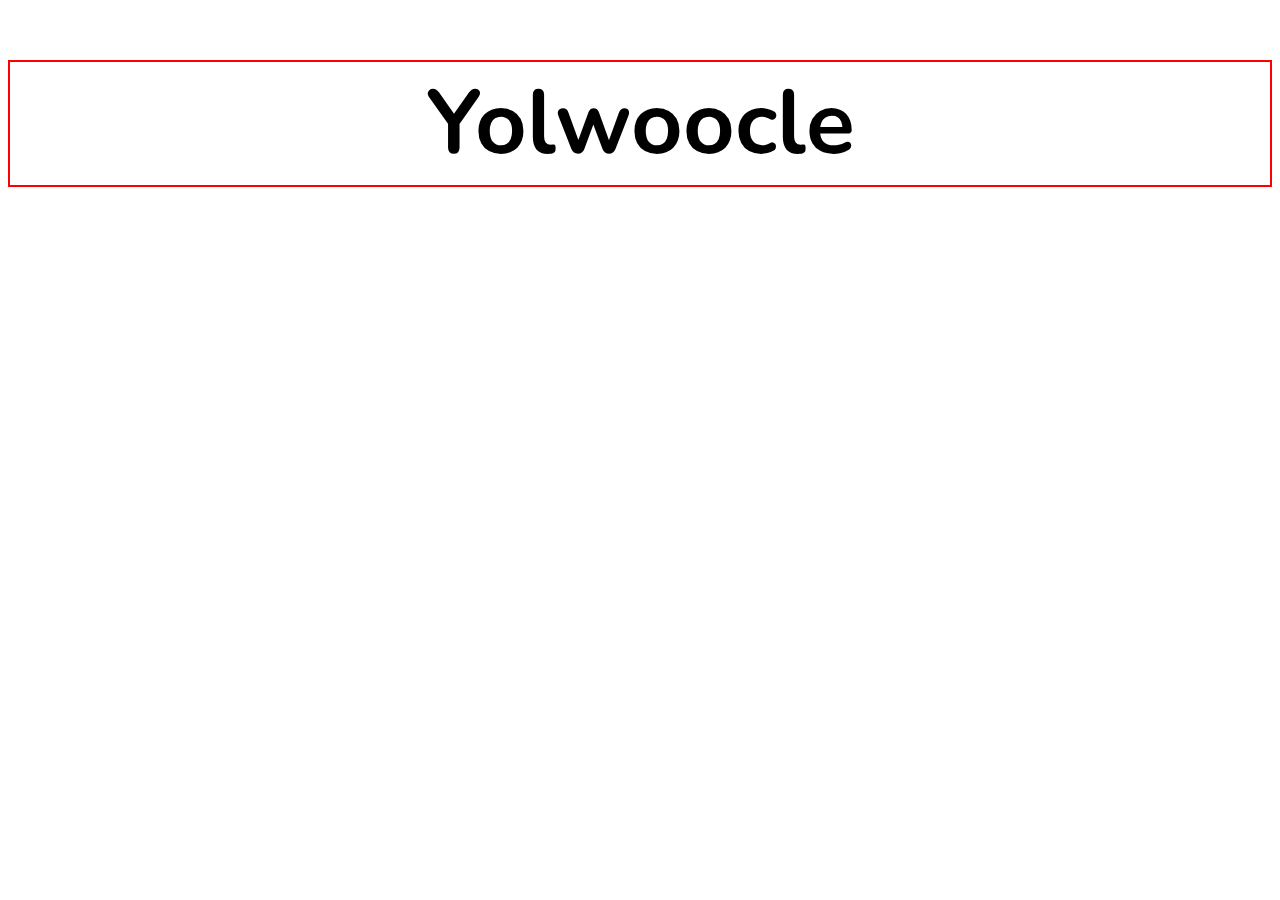
==== index.html @ 9ddf5a66 "first commit" ====
<!DOCTYPE html>

<head>
    <title>Yolwoocle</title>

    <link rel="preconnect" href="https://fonts.googleapis.com">
    <link rel="preconnect" href="https://fonts.gstatic.com" crossorigin>
    <link href="https://fonts.googleapis.com/css2?family=Nunito:wght@800&display=swap" rel="stylesheet">

    <style>
        body{ 
            font-family: 'Nunito', sans-serif;
        }

        h1{
            text-align: center;
            border: 2px solid red;
        }

        .page{
            width: 100%;
            height: 100%;
            border: 2px red;
        }
        .titleContainer{
            width: 100%;
            height: 90px;
        }
        .title{
            font-size: 90px;
        }
    </style>
</head>

<body>
    <div class="page">
        <div class="titleContainer">
            <h1 class="title">Yolwoocle</h1>
        </div>
    </div>
</body>
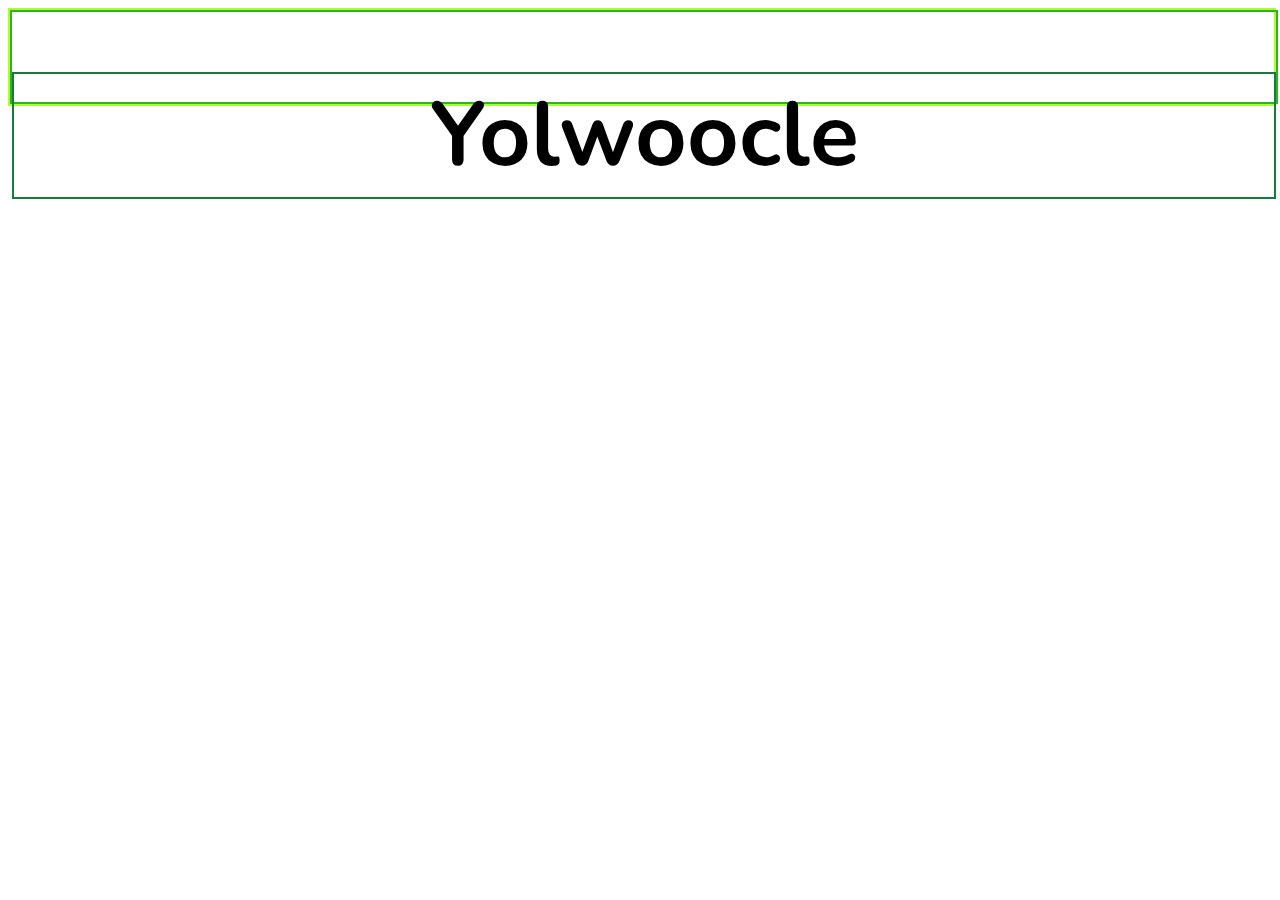
==== commit d98cefb2: "Morea attempts at centering Yolwoocle" ====
--- a/index.html
+++ b/index.html
@@ -14,20 +14,22 @@
 
         h1{
             text-align: center;
-            border: 2px solid red;
+            /* border: 2px solid red; */
         }
 
         .page{
             width: 100%;
             height: 100%;
-            border: 2px red;
+            border: 2px solid greenyellow;
         }
         .titleContainer{
             width: 100%;
             height: 90px;
+            border: 2px solid rgb(45, 180, 33);
         }
         .title{
             font-size: 90px;
+            border: 2px solid rgb(23, 123, 60);
         }
     </style>
 </head>
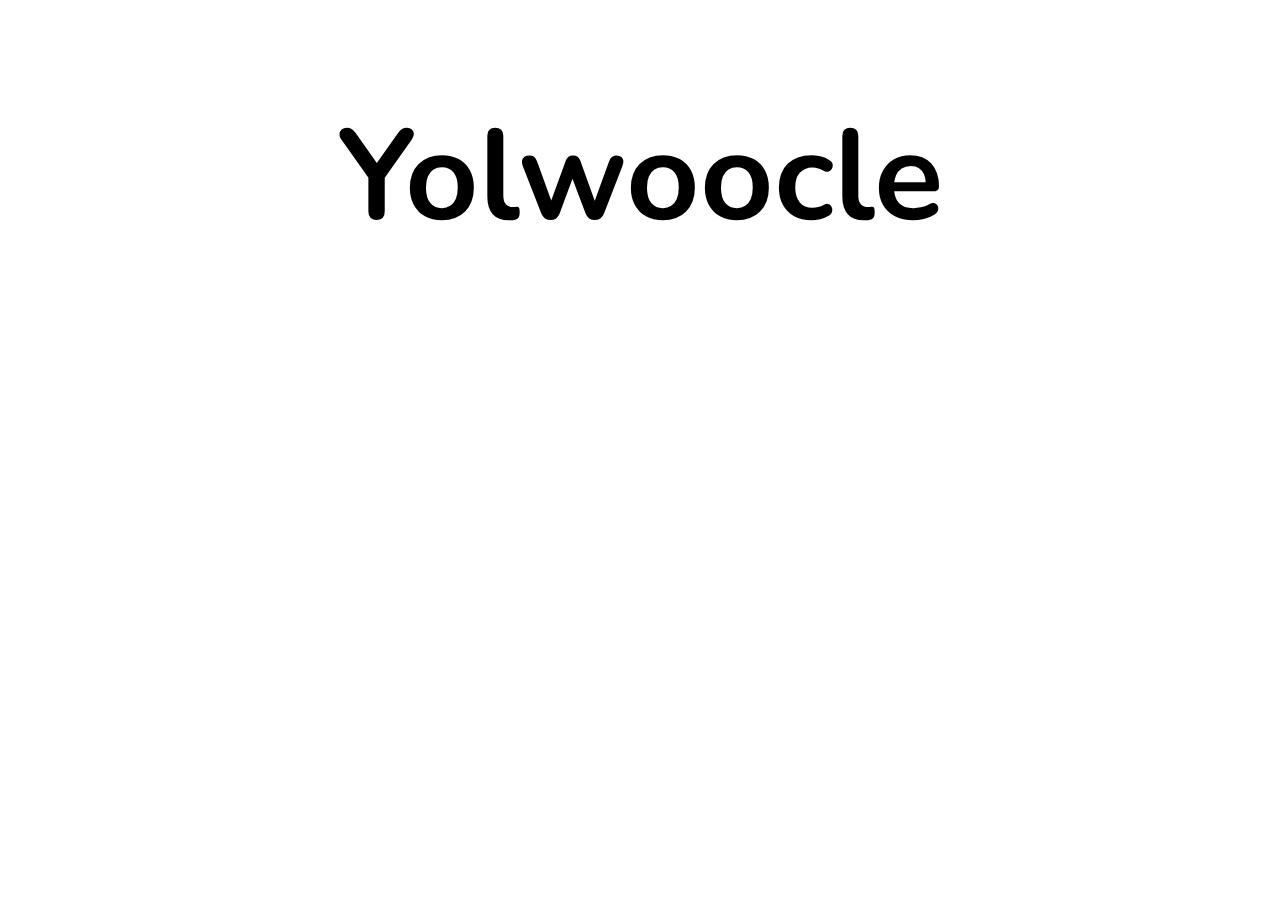
==== commit d037919b: "Yolwoocle title" ====
--- a/index.html
+++ b/index.html
@@ -10,6 +10,8 @@
     <style>
         body{ 
             font-family: 'Nunito', sans-serif;
+            padding: 0px;
+            margin: 0px;
         }
 
         h1{
@@ -17,19 +19,17 @@
             /* border: 2px solid red; */
         }
 
-        .page{
-            width: 100%;
-            height: 100%;
-            border: 2px solid greenyellow;
-        }
         .titleContainer{
-            width: 100%;
-            height: 90px;
-            border: 2px solid rgb(45, 180, 33);
+            align-content: center;
+            margin: 0px;
+            margin-top: 10vh;
+            /* border: 2px solid rgb(24, 255, 3); */
         }
         .title{
-            font-size: 90px;
-            border: 2px solid rgb(23, 123, 60);
+            font-size: 10vw;
+            margin-top: 0px;
+            margin-bottom: 0px;
+            /* border: 2px solid rgb(23, 123, 60); */
         }
     </style>
 </head>
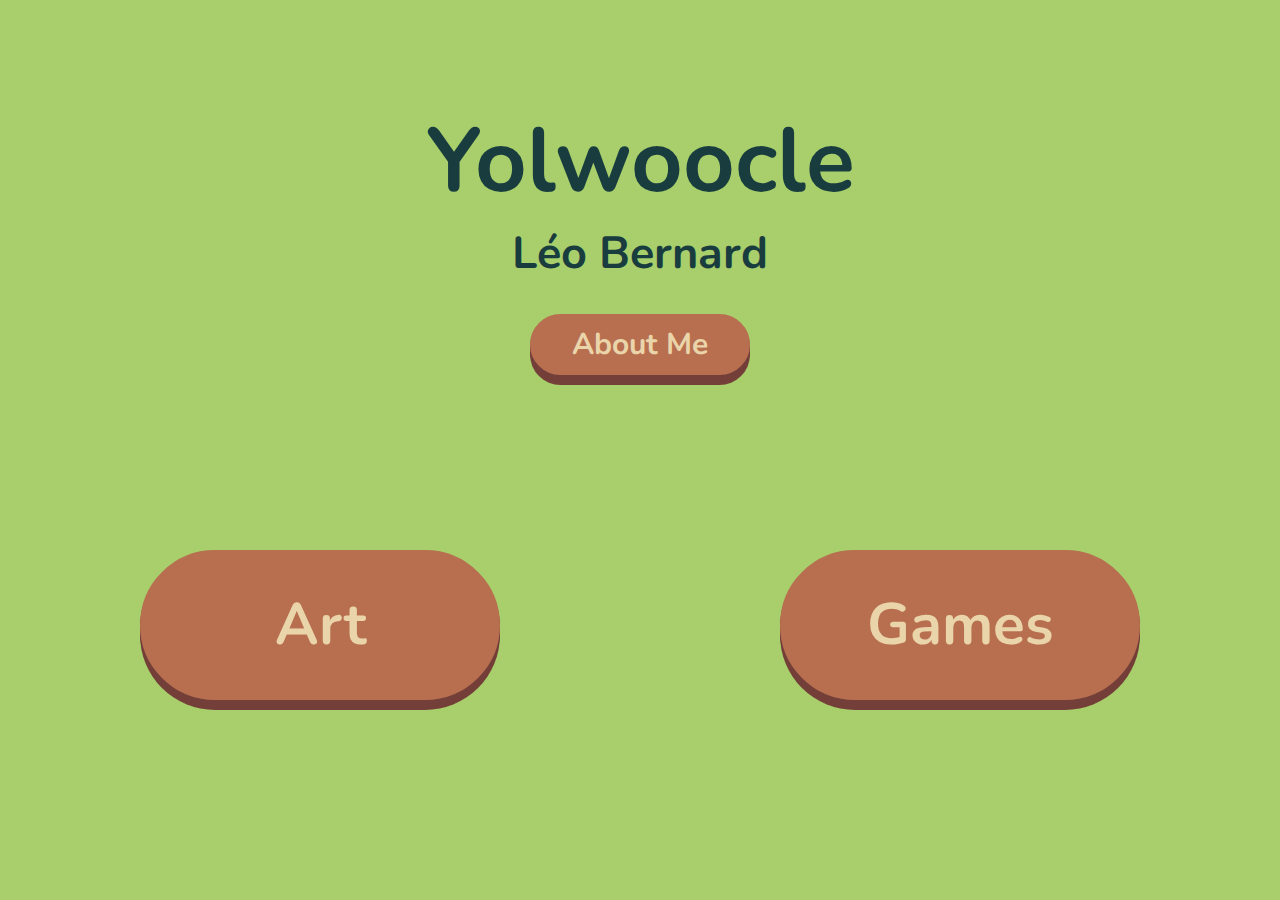
==== commit c0c422ef: "Fancy buttons" ====
--- a/index.html
+++ b/index.html
@@ -12,6 +12,8 @@
             font-family: 'Nunito', sans-serif;
             padding: 0px;
             margin: 0px;
+            background-color: #A8CF6B;
+            color: #193d3f
         }
 
         h1{
@@ -19,25 +21,122 @@
             /* border: 2px solid red; */
         }
 
+        a{
+            text-decoration: none;
+        }
+
+        .mainContent {
+            width: 100%;
+            height: 100vh;
+            /* border: 2px solid red; */
+
+            display: flex;
+            flex-direction: column;
+            justify-content: space-between;
+        }
+
         .titleContainer{
-            align-content: center;
+            display: flex;
+            flex-direction: column;
+
+            align-items: center;
+
             margin: 0px;
-            margin-top: 10vh;
+            margin-top: 100px;
             /* border: 2px solid rgb(24, 255, 3); */
         }
         .title{
-            font-size: 10vw;
+            font-size: 90px;
             margin-top: 0px;
             margin-bottom: 0px;
             /* border: 2px solid rgb(23, 123, 60); */
+        }
+        .subtitle{
+            font-size: 45px;
+            margin-top: 0px;
+            margin-bottom: 0px;
+            /* border: 2px solid rgb(23, 123, 60); */
+        }
+        .aboutMe{
+            font-size: 30px;
+            text-align: center;
+            width: 200px;
+            padding: 5px;
+            
+            border-width: 5px;
+            border-radius: 40px;
+        }
+
+        .button {
+            background-color: #b86f50;
+            border-style: solid;
+            border-color: #b86f50;
+            
+            color: #ead4aa;
+            
+            text-align: center;
+            justify-content: center;
+  	        align-items: center;
+            
+            position: relative;
+            top: 0;
+            box-shadow: 
+                0px 2px 0px #743f39,
+                0px 5px 0px #743f39,
+                0px 7px 0px #743f39,
+                0px 10px 0px #743f39;
+            transition: 
+                top ease 0.2s,
+                box-shadow ease 0.2s;
+        }
+        .button:hover {
+            position: relative; 
+            top: -10px;
+            box-shadow: 
+                0px 5px 0px #743f39,
+                0px 10px 0px #743f39,
+                0px 15px 0px #743f39,
+                0px 20px 0px #743f39;
+        }
+
+        .categoriesContainer{
+            display: flex;
+            align-items: center;
+            justify-content: space-around;
+            
+            margin-bottom: 200px;
+            
+            /* border: 2px solid rgb(16, 123, 78) */
+        }
+        .category {
+            display: flex;
+
+            width: 300px;
+            height: 90px;
+            font-size: 50px;
+            padding: 20px;
+
+            border-width: 10px;
+            border-radius: 100px;
         }
     </style>
 </head>
 
 <body>
-    <div class="page">
+    <div class="mainContent">
         <div class="titleContainer">
             <h1 class="title">Yolwoocle</h1>
+            <h2 class="subtitle">Léo Bernard</h2>
+            <h3 class="button aboutMe">About Me</h3>
+        </div>
+        <div class="categoriesContainer">
+            <a class="category button" href="games.art">
+                <h3>Art</h3>
+            </a>
+            <a class="category button" href="games.html">
+                <h3>Games</h3>
+            </a>
+            <!-- <h3>INCROYABLE</h3> -->
         </div>
     </div>
 </body>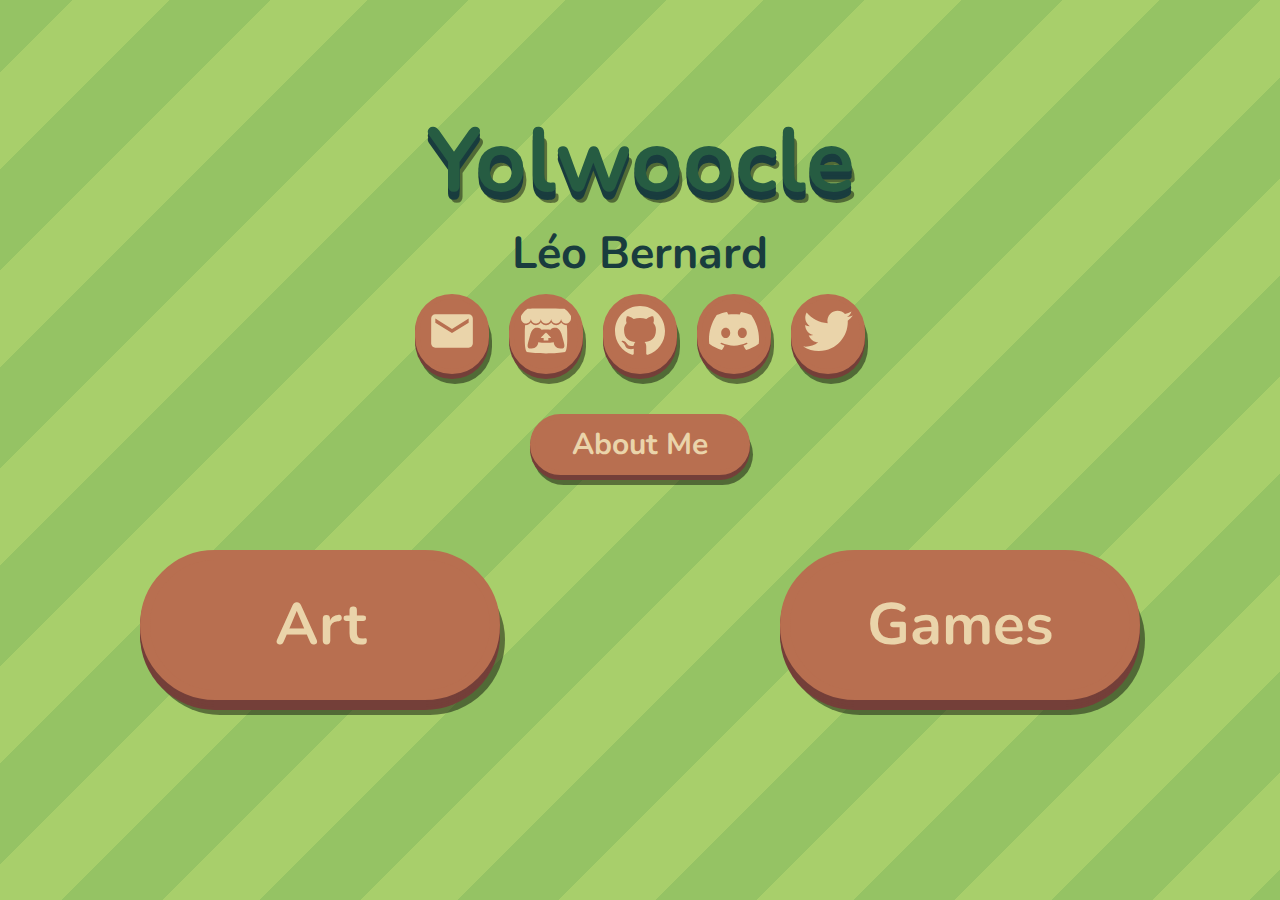
==== commit e4a473e7: "Nice and clean shadows" ====
--- a/index.html
+++ b/index.html
@@ -7,119 +7,7 @@
     <link rel="preconnect" href="https://fonts.gstatic.com" crossorigin>
     <link href="https://fonts.googleapis.com/css2?family=Nunito:wght@800&display=swap" rel="stylesheet">
 
-    <style>
-        body{ 
-            font-family: 'Nunito', sans-serif;
-            padding: 0px;
-            margin: 0px;
-            background-color: #A8CF6B;
-            color: #193d3f
-        }
-
-        h1{
-            text-align: center;
-            /* border: 2px solid red; */
-        }
-
-        a{
-            text-decoration: none;
-        }
-
-        .mainContent {
-            width: 100%;
-            height: 100vh;
-            /* border: 2px solid red; */
-
-            display: flex;
-            flex-direction: column;
-            justify-content: space-between;
-        }
-
-        .titleContainer{
-            display: flex;
-            flex-direction: column;
-
-            align-items: center;
-
-            margin: 0px;
-            margin-top: 100px;
-            /* border: 2px solid rgb(24, 255, 3); */
-        }
-        .title{
-            font-size: 90px;
-            margin-top: 0px;
-            margin-bottom: 0px;
-            /* border: 2px solid rgb(23, 123, 60); */
-        }
-        .subtitle{
-            font-size: 45px;
-            margin-top: 0px;
-            margin-bottom: 0px;
-            /* border: 2px solid rgb(23, 123, 60); */
-        }
-        .aboutMe{
-            font-size: 30px;
-            text-align: center;
-            width: 200px;
-            padding: 5px;
-            
-            border-width: 5px;
-            border-radius: 40px;
-        }
-
-        .button {
-            background-color: #b86f50;
-            border-style: solid;
-            border-color: #b86f50;
-            
-            color: #ead4aa;
-            
-            text-align: center;
-            justify-content: center;
-  	        align-items: center;
-            
-            position: relative;
-            top: 0;
-            box-shadow: 
-                0px 2px 0px #743f39,
-                0px 5px 0px #743f39,
-                0px 7px 0px #743f39,
-                0px 10px 0px #743f39;
-            transition: 
-                top ease 0.2s,
-                box-shadow ease 0.2s;
-        }
-        .button:hover {
-            position: relative; 
-            top: -10px;
-            box-shadow: 
-                0px 5px 0px #743f39,
-                0px 10px 0px #743f39,
-                0px 15px 0px #743f39,
-                0px 20px 0px #743f39;
-        }
-
-        .categoriesContainer{
-            display: flex;
-            align-items: center;
-            justify-content: space-around;
-            
-            margin-bottom: 200px;
-            
-            /* border: 2px solid rgb(16, 123, 78) */
-        }
-        .category {
-            display: flex;
-
-            width: 300px;
-            height: 90px;
-            font-size: 50px;
-            padding: 20px;
-
-            border-width: 10px;
-            border-radius: 100px;
-        }
-    </style>
+    <link rel="stylesheet" href="./css/index.css">
 </head>
 
 <body>
@@ -127,13 +15,32 @@
         <div class="titleContainer">
             <h1 class="title">Yolwoocle</h1>
             <h2 class="subtitle">Léo Bernard</h2>
-            <h3 class="button aboutMe">About Me</h3>
+            
+            <div class="socials">
+                <a class="buttonThin socialLink" href="mailto:leo.bernard2015@hotmail.com">
+                    <img src="img/logo/beige/email-beige.svg" class="socialImage">
+                </a>
+                <a class="buttonThin socialLink" href="https://yolwoocle.itch.io/">
+                    <img src="img/logo/beige/itchio-beige.svg" class="socialImage">
+                </a>
+                <a class="buttonThin socialLink" href="https://github.com/yolwoocle">
+                    <img src="img/logo/beige/github-beige.svg" class="socialImage">
+                </a>
+                <a class="buttonThin socialLink" href="LOL">
+                    <img src="img/logo/beige/discord-beige.svg" class="socialImage">
+                </a>
+                <a class="buttonThin socialLink" href="https://twitter.com/yolwoocle_">
+                    <img src="img/logo/beige/twitter-beige.svg" class="socialImage">
+                </a>
+            </div>
+            <h3 class="buttonThin aboutMe">About Me</h3>
         </div>
+
         <div class="categoriesContainer">
-            <a class="category button" href="games.art">
+            <a class="buttonBig category" href="art.html">
                 <h3>Art</h3>
             </a>
-            <a class="category button" href="games.html">
+            <a class="buttonBig category" href="games.html">
                 <h3>Games</h3>
             </a>
             <!-- <h3>INCROYABLE</h3> -->
--- a/css/index.css
+++ b/css/index.css
@@ -0,0 +1,185 @@
+body{ 
+    font-family: 'Nunito', sans-serif;
+    padding: 0px;
+    margin: 0px;
+    color: #265c42;
+    
+    /* background-color: #A8CF6B; */
+    background-image: url("../img/stripes.png");
+    background-position: center;
+    background-repeat: repeat;
+    /* background-size: cover; */
+    /* SEE: https://css-tricks.com/books/fundamental-css-tactics/infinite-scrolling-background-image/ */
+    /* https://blog.logrocket.com/creating-infinite-css-background-image-loop/ */
+    /* SCROLLING BG */
+}
+
+h1{
+    text-align: center;
+    text-shadow: 
+        0px 4px 0px #193c3e,
+        0px 8px 0px #193c3e,
+        3px 11px 0px #00000074;
+        /* border: 2px solid red; */
+    }
+    
+h2{
+    text-align: center;
+    color: #193c3e;
+    /* text-shadow: 
+        0px 3px 0px #193c3e; */
+    /* border: 2px solid red; */
+}
+
+a{
+    text-decoration: none;
+}
+
+.mainContent {
+    width: 100%;
+    height: 100vh;
+    /* border: 2px solid red; */
+
+    display: flex;
+    flex-direction: column;
+    justify-content: space-between;
+}
+
+.titleContainer{
+    display: flex;
+    flex-direction: column;
+
+    align-items: center;
+
+    margin: 0px;
+    margin-top: 100px;
+    /* border: 2px solid rgb(24, 255, 3); */
+}
+.title{
+    font-size: 90px;
+    margin-top: 0px;
+    margin-bottom: 0px;
+}
+.subtitle{
+    font-size: 45px;
+    margin-top: 0px;
+    margin-bottom: 0px;
+    /* border: 2px solid rgb(23, 123, 60); */
+}
+.aboutMe{
+    font-size: 30px;
+    text-align: center;
+    width: 200px;
+    padding: 5px;
+}
+
+.socials {
+    display: flex;
+    align-items: center;
+    justify-content: space-around;
+}
+.socialLink {
+    margin: 10px;   
+    border-radius: 50%;
+}
+.socialImage {
+    height: 50px;
+    width: 50px;
+    margin: 7px;
+    fill: #ead4aa;
+}
+
+.buttonBig {
+    background-color: #b86f50;
+    border-style: solid;
+    border-color: #b86f50;
+    border-width: 10px;
+    border-radius: 100px;
+    
+    color: #ead4aa;
+    
+    text-align: center;
+    justify-content: center;
+      align-items: center;
+    
+    position: relative;
+    top: 0;
+    box-shadow: 
+        0px 2px 0px #743f39,
+        0px 5px 0px #743f39,
+        0px 7px 0px #743f39,
+        0px 10px 0px #743f39,
+        5px 15px 0px #00000074;
+    transition: 
+        top ease 0.2s,
+        box-shadow ease 0.2s;
+}
+.buttonBig:hover {
+    position: relative; 
+    top: -10px;
+    box-shadow: 
+        0px 5px 0px #743f39,
+        0px 10px 0px #743f39,
+        0px 15px 0px #743f39,
+        0px 20px 0px #743f39,
+        7px 27px 0px #00000074;
+}
+
+.buttonThin {
+    background-color: #b86f50;
+    border-style: solid;
+    border-color: #b86f50;
+    border-width: 5px;
+    border-radius: 40px;
+    
+    color: #ead4aa;
+    
+    text-align: center;
+    justify-content: center;
+      align-items: center;
+    
+    position: relative;
+    top: 0;
+    box-shadow: 
+        0px 2px 0px #743f39,
+        0px 5px 0px #743f39,
+        3px 10px 0px #00000074;
+    transition: 
+        top ease 0.2s,
+        box-shadow ease 0.2s;
+}
+.buttonThin:hover {
+    position: relative; 
+    top: -5px;
+    box-shadow: 
+        0px 5px 0px #743f39,
+        0px 10px 0px #743f39,
+        5px 15px 0px #00000074;
+}
+
+.categoriesContainer{
+    display: flex;
+    align-items: center;
+    justify-content: space-around;
+    
+    margin-bottom: 200px;
+    
+    /* border: 2px solid rgb(16, 123, 78) */
+}
+.category {
+    display: flex;
+
+    width: 300px;
+    height: 90px;
+    font-size: 50px;
+    padding: 20px;
+}
+
+/*
+position: relative;
+*/
+.floating {
+    position: absolute; 
+    top: -80px;
+    left: 200px;
+}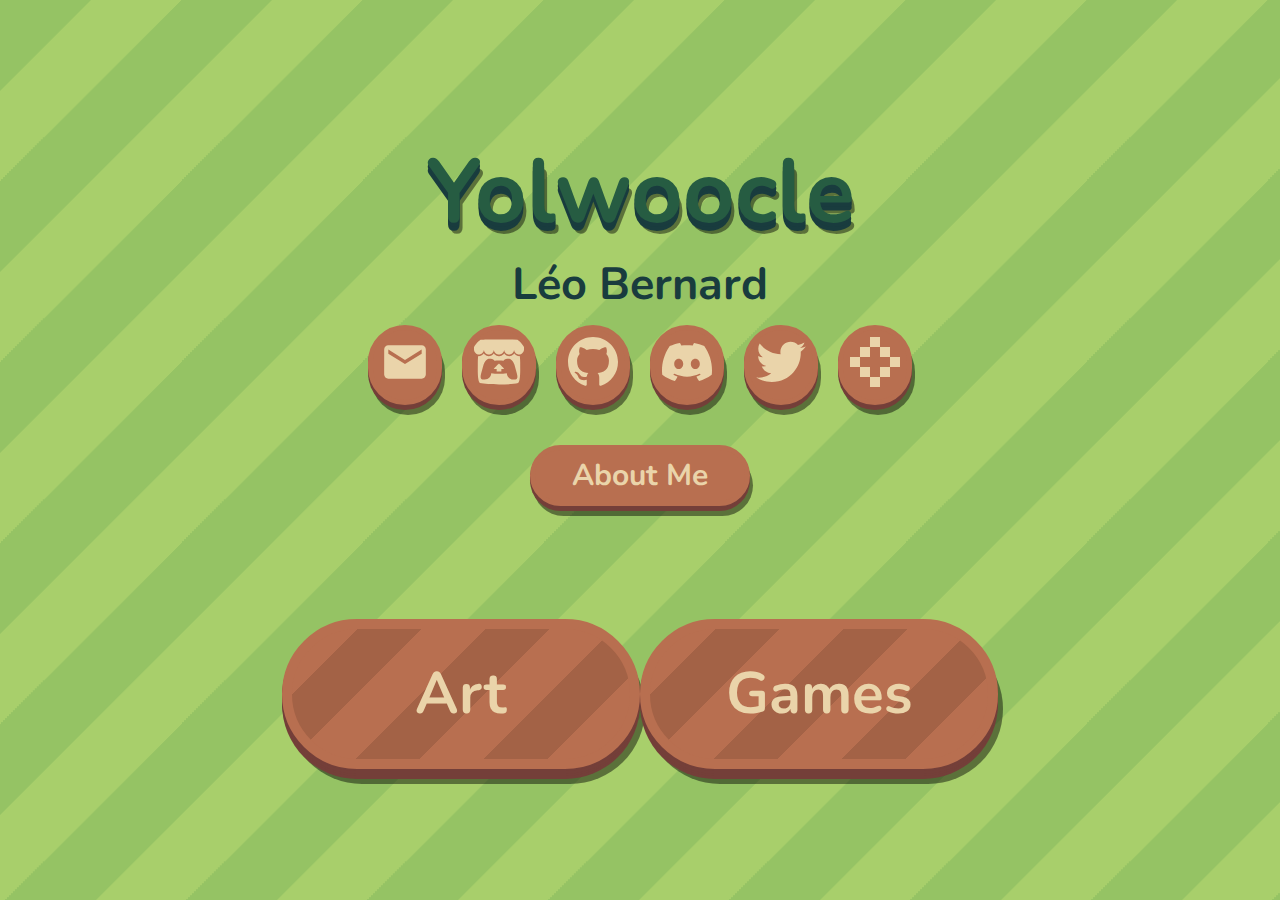
==== commit ae738c87: "Cool buttons + more" ====
--- a/index.html
+++ b/index.html
@@ -8,10 +8,11 @@
     <link href="https://fonts.googleapis.com/css2?family=Nunito:wght@800&display=swap" rel="stylesheet">
 
     <link rel="stylesheet" href="./css/index.css">
+    <link rel="icon" type="image/png" href="img/icon.png">
 </head>
 
 <body>
-    <div class="mainContent">
+    <div class="content">
         <div class="titleContainer">
             <h1 class="title">Yolwoocle</h1>
             <h2 class="subtitle">Léo Bernard</h2>
@@ -32,16 +33,22 @@
                 <a class="buttonThin socialLink" href="https://twitter.com/yolwoocle_">
                     <img src="img/logo/beige/twitter-beige.svg" class="socialImage">
                 </a>
+                <a class="buttonThin socialLink" href="https://www.lexaloffle.com/bbs/?uid=47064">
+                    <img src="img/logo/beige/pico8-beige.svg" class="socialImage">
+                </a>
             </div>
             <h3 class="buttonThin aboutMe">About Me</h3>
         </div>
-
+        
         <div class="categoriesContainer">
-            <a class="buttonBig category" href="art.html">
+            <!-- <a class="buttonBig category" href="art.html"> -->
+            <a class="buttonBig category">
                 <h3>Art</h3>
+                <!-- <img src="img/doodles/cactus.png" class="floatingLeft floatingDoodle"> -->
             </a>
             <a class="buttonBig category" href="games.html">
                 <h3>Games</h3>
+                <!-- <img src="img/doodles/pigeon.png" class="floatingRight floatingDoodle"> -->
             </a>
             <!-- <h3>INCROYABLE</h3> -->
         </div>
--- a/css/index.css
+++ b/css/index.css
@@ -4,15 +4,23 @@
     margin: 0px;
     color: #265c42;
     
-    /* background-color: #A8CF6B; */
-    background-image: url("../img/stripes.png");
-    background-position: center;
-    background-repeat: repeat;
-    /* background-size: cover; */
-    /* SEE: https://css-tricks.com/books/fundamental-css-tactics/infinite-scrolling-background-image/ */
-    /* https://blog.logrocket.com/creating-infinite-css-background-image-loop/ */
-    /* SCROLLING BG */
-}
+    /* Thanks to https://stripesgenerator.com/ */
+    background-position: 0px;
+    background-image: linear-gradient(135deg, #a8cf6b 25%, #95c364 25%, #95c364 50%, #a8cf6b 50%, #a8cf6b 75%, #95c364 75%, #95c364 100%);
+    background-size: 181.02px 181.02px;
+    
+    animation: constantMovement 5s linear infinite;
+}
+  
+@keyframes constantMovement {
+    0%{
+        background-position: 0px 0px;
+    }
+    100% {
+        background-position: 0px 181.02px;
+    }
+}
+
 
 h1{
     text-align: center;
@@ -21,7 +29,7 @@
         0px 8px 0px #193c3e,
         3px 11px 0px #00000074;
         /* border: 2px solid red; */
-    }
+}
     
 h2{
     text-align: center;
@@ -30,29 +38,39 @@
         0px 3px 0px #193c3e; */
     /* border: 2px solid red; */
 }
-
 a{
     text-decoration: none;
 }
-
-.mainContent {
-    width: 100%;
-    height: 100vh;
+img {
+    max-width: 100%;
+    max-height: 100%;
+}
+
+.content {
     /* border: 2px solid red; */
 
+    /* center */
+    position: absolute;
+    left: 50%;
+    top: 50%;
+    transform: translate(-50%, -50%);
+
+    display: flex;
+    width: 80vw;
+	height: 80vh;
+	flex-direction: column;
+	justify-content: space-around;
+    align-items: center;
+}
+
+.titleContainer{
     display: flex;
     flex-direction: column;
-    justify-content: space-between;
-}
-
-.titleContainer{
-    display: flex;
-    flex-direction: column;
 
     align-items: center;
 
     margin: 0px;
-    margin-top: 100px;
+
     /* border: 2px solid rgb(24, 255, 3); */
 }
 .title{
@@ -95,8 +113,13 @@
     border-color: #b86f50;
     border-width: 10px;
     border-radius: 100px;
-    
+
+    background-image: linear-gradient(135deg, #b86f50 25%, #a36246 25%, #a36246 50%, #b86f50 50%, #b86f50 75%, #a36246 75%, #a36246 100%);
+    background-size: 128.00px 128.00px;
+    background-position: 0;
+
     color: #ead4aa;
+    user-select: none;
     
     text-align: center;
     justify-content: center;
@@ -112,10 +135,10 @@
         5px 15px 0px #00000074;
     transition: 
         top ease 0.2s,
-        box-shadow ease 0.2s;
+        box-shadow ease 0.2s,
+        background-position ease 0.2s;
 }
 .buttonBig:hover {
-    position: relative; 
     top: -10px;
     box-shadow: 
         0px 5px 0px #743f39,
@@ -123,6 +146,18 @@
         0px 15px 0px #743f39,
         0px 20px 0px #743f39,
         7px 27px 0px #00000074;
+    /* background-position: 64px; */
+    background-position: 20px;
+}
+.buttonBig:active {
+    top: 5px;
+    box-shadow: 
+        0px 1px 0px #743f39,
+        0px 2px 0px #743f39,
+        0px 4px 0px #743f39,
+        0px 5px 0px #743f39,
+        2.5px 7.5px 0px #00000074;
+    background-position:-32px;
 }
 
 .buttonThin {
@@ -133,6 +168,7 @@
     border-radius: 40px;
     
     color: #ead4aa;
+    user-select: none;
     
     text-align: center;
     justify-content: center;
@@ -145,8 +181,8 @@
         0px 5px 0px #743f39,
         3px 10px 0px #00000074;
     transition: 
-        top ease 0.2s,
-        box-shadow ease 0.2s;
+        top ease 0.1s,
+        box-shadow ease 0.1s;
 }
 .buttonThin:hover {
     position: relative; 
@@ -156,13 +192,21 @@
         0px 10px 0px #743f39,
         5px 15px 0px #00000074;
 }
+.buttonThin:active {
+    top: 2px;
+    box-shadow: 
+        0px 1px 0px #743f39,
+        0px 2px 0px #743f39,
+        1.5px 5px 0px #00000074;
+    background-position:-32px;
+}
 
 .categoriesContainer{
     display: flex;
     align-items: center;
-    justify-content: space-around;
-    
-    margin-bottom: 200px;
+    justify-content: space-between;
+    
+    width: 70%;
     
     /* border: 2px solid rgb(16, 123, 78) */
 }
@@ -178,8 +222,101 @@
 /*
 position: relative;
 */
-.floating {
+.floatingLeft {
     position: absolute; 
-    top: -80px;
+    top: -140px;
+    left: 0px;
+}
+.floatingRight {
+    position: absolute; 
+    top: -140px;
     left: 200px;
+}
+.floatingDoodle {
+    /* filter: drop-shadow(7px 7px 0px #00000074); */
+    width: 150px;
+}
+
+.cardGrid {
+    margin: 0 auto;
+    margin-top: 3rem;
+    margin-bottom: 3rem;
+    display: grid;
+    gap: 2rem;
+
+    /* outline: red 1px solid; */
+}
+@media (min-width: 600px) {
+    .cardGrid { grid-template-columns: repeat(2, 1fr); }
+}
+@media (min-width: 900px) {
+    .cardGrid { grid-template-columns: repeat(3, 1fr); }
+}
+.card {
+    background-color: white;
+    color: black;
+    padding: 1rem;
+    width: 16rem;
+    /* height: 12rem; */
+    padding-bottom: 2px;
+
+    position: relative;
+    top: 0;
+
+    box-shadow: 4px 8px #00000074;
+
+    border-width: 1rem;
+    border-radius: 1rem;
+
+    /* rotate: 0deg; */
+    transition: 
+        top ease 0.2s,
+        box-shadow ease 0.2s,
+        rotate ease 0.2s,
+        transform ease 0.2s;
+}
+
+.card:hover {
+    top: -6px;
+    box-shadow: 4px 16px #00000074;
+    transform: scale(1.03, 1.03);
+}
+
+.card:hover { rotate: 2deg; }
+/* .card:nth-child(10n+0):hover { rotate: -1.0850deg; }
+.card:nth-child(10n+1):hover { rotate: 1.8518deg; }
+.card:nth-child(10n+2):hover { rotate: -0.8396deg; }
+.card:nth-child(10n+3):hover { rotate: 0.42670deg; }
+.card:nth-child(10n+4):hover { rotate: -0.5247deg; }
+.card:nth-child(10n+5):hover { rotate: -2.633deg; }
+.card:nth-child(10n+6):hover { rotate: 0.5041deg; }
+.card:nth-child(10n+7):hover { rotate: 1.9107deg; }
+.card:nth-child(10n+8):hover { rotate: -0.4025deg; }
+.card:nth-child(10n+9):hover { rotate: 1.532deg; } */
+
+/* https://stackoverflow.com/questions/51447317/image-height-same-as-width */
+.cardImageContainer {
+    position: relative;
+    width: 100%;
+}
+.cardImageContainer::after {
+    content: "";
+    display: block;
+    padding-bottom: 100%; /* The padding depends on the width, not on the height, so with a padding-bottom of 100% you will get a square */
+}
+
+.cardImageContainer img {
+    position: absolute;
+    top: 0;
+    bottom: 0;
+    left: 0;
+    right: 0; /* Make the picture taking the size of it's parent */
+    object-position: center;
+    object-fit: cover;
+    
+    border-radius: 6px;
+
+    object-fit: cover;
+    width: 100%;
+    height: 100%;
 }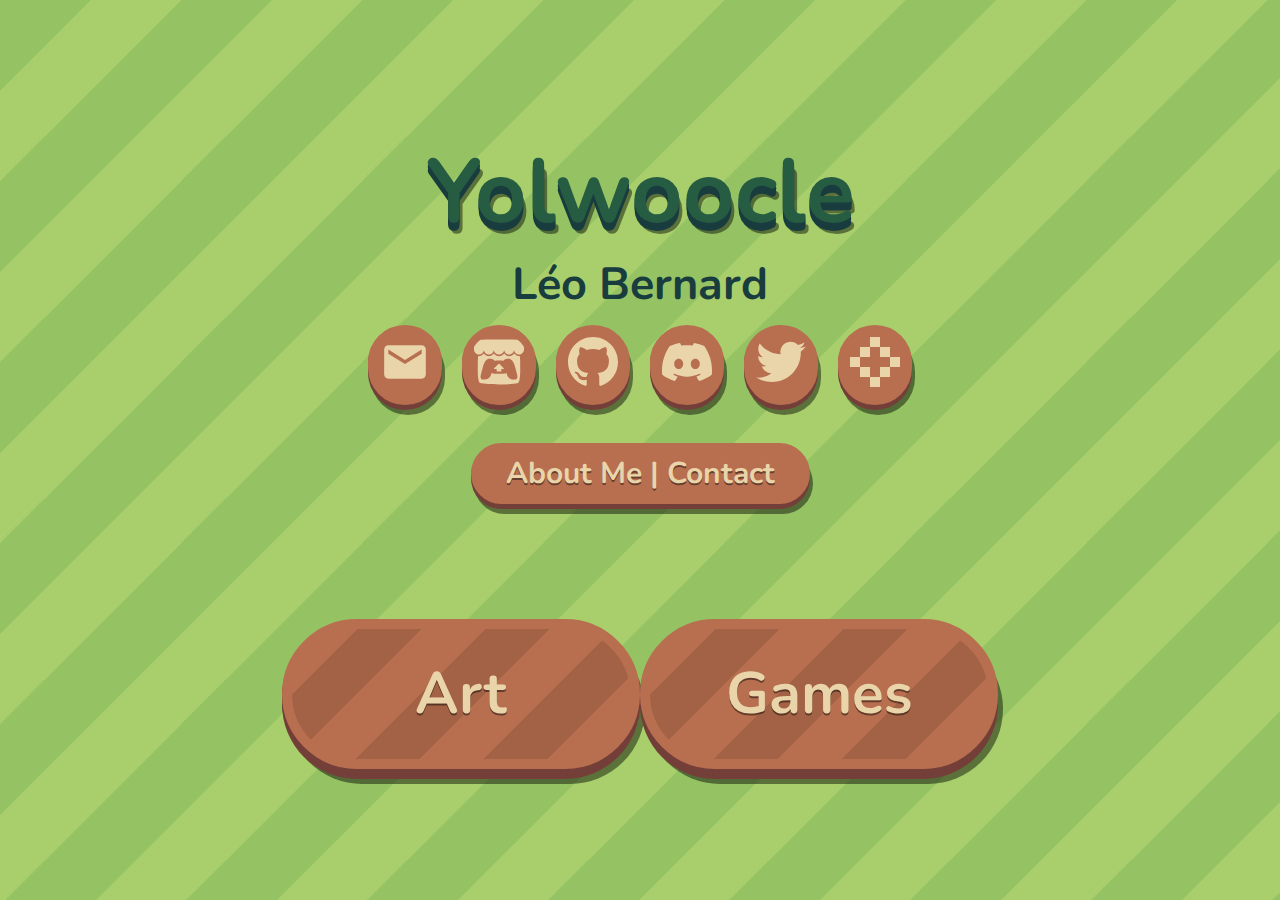
==== commit 9463b465: "Image viewer" ====
--- a/index.html
+++ b/index.html
@@ -37,12 +37,14 @@
                     <img src="img/logo/beige/pico8-beige.svg" class="socialImage">
                 </a>
             </div>
-            <h3 class="buttonThin aboutMe">About Me</h3>
+            
+            <a href="aboutme.html">
+                <h3 class="buttonThin aboutMe">About Me | Contact</h3>
+            </a>
         </div>
-        
+
         <div class="categoriesContainer">
-            <!-- <a class="buttonBig category" href="art.html"> -->
-            <a class="buttonBig category">
+            <a class="buttonBig category" href="art.html">
                 <h3>Art</h3>
                 <!-- <img src="img/doodles/cactus.png" class="floatingLeft floatingDoodle"> -->
             </a>
--- a/css/index.css
+++ b/css/index.css
@@ -1,5 +1,5 @@
 body{ 
-    font-family: 'Nunito', sans-serif;
+    font-family: 'Nunito', 'Verdana', sans-serif;
     padding: 0px;
     margin: 0px;
     color: #265c42;
@@ -45,6 +45,22 @@
     max-width: 100%;
     max-height: 100%;
 }
+a {
+    /* text-decoration: underline; */
+    color: #b86f50;
+
+    position: relative;
+    top: -2px;
+    text-shadow: #00000074 0px 2px;
+}
+.center {
+    display: flex;
+    align-items: center;
+    justify-content: center;
+}
+.outline {
+    outline: red 1px solid;
+}
 
 .content {
     /* border: 2px solid red; */
@@ -87,15 +103,30 @@
 .aboutMe{
     font-size: 30px;
     text-align: center;
-    width: 200px;
     padding: 5px;
+
+    padding-left: 1em;
+    padding-right: 1em;
 }
 
 .socials {
     display: flex;
     align-items: center;
     justify-content: space-around;
-}
+    width: fit-content;
+}
+/* .socialsBottom {
+    width:70%;
+    display: flex;
+    align-items: center;
+    justify-content: space-around;
+} */
+.row {
+    display: flex;
+    align-items: center;
+    justify-content: space-around;
+}
+
 .socialLink {
     margin: 10px;   
     border-radius: 50%;
@@ -237,86 +268,65 @@
     width: 150px;
 }
 
-.cardGrid {
-    margin: 0 auto;
-    margin-top: 3rem;
-    margin-bottom: 3rem;
-    display: grid;
-    gap: 2rem;
-
-    /* outline: red 1px solid; */
-}
-@media (min-width: 600px) {
-    .cardGrid { grid-template-columns: repeat(2, 1fr); }
-}
-@media (min-width: 900px) {
-    .cardGrid { grid-template-columns: repeat(3, 1fr); }
-}
-.card {
-    background-color: white;
-    color: black;
-    padding: 1rem;
-    width: 16rem;
-    /* height: 12rem; */
-    padding-bottom: 2px;
-
-    position: relative;
-    top: 0;
-
-    box-shadow: 4px 8px #00000074;
-
-    border-width: 1rem;
-    border-radius: 1rem;
-
-    /* rotate: 0deg; */
-    transition: 
-        top ease 0.2s,
-        box-shadow ease 0.2s,
-        rotate ease 0.2s,
-        transform ease 0.2s;
-}
-
-.card:hover {
-    top: -6px;
-    box-shadow: 4px 16px #00000074;
-    transform: scale(1.03, 1.03);
-}
-
-.card:hover { rotate: 2deg; }
-/* .card:nth-child(10n+0):hover { rotate: -1.0850deg; }
-.card:nth-child(10n+1):hover { rotate: 1.8518deg; }
-.card:nth-child(10n+2):hover { rotate: -0.8396deg; }
-.card:nth-child(10n+3):hover { rotate: 0.42670deg; }
-.card:nth-child(10n+4):hover { rotate: -0.5247deg; }
-.card:nth-child(10n+5):hover { rotate: -2.633deg; }
-.card:nth-child(10n+6):hover { rotate: 0.5041deg; }
-.card:nth-child(10n+7):hover { rotate: 1.9107deg; }
-.card:nth-child(10n+8):hover { rotate: -0.4025deg; }
-.card:nth-child(10n+9):hover { rotate: 1.532deg; } */
-
-/* https://stackoverflow.com/questions/51447317/image-height-same-as-width */
-.cardImageContainer {
-    position: relative;
+.contentContainer{
+    position: absolute;
+    
+    display: flex;
+    flex-direction: column;
+    
+    width: 100vw;
+
+	justify-content: center;
+    align-items: center;
+
+    /* border: 2px solid red; */
+    padding-top: 3em;
+    padding-bottom: 3em;
+}
+
+.contentBody{
+    display: flex;
+    
+    width: 80%;
+    align-items: center;
+    justify-content: center;
+    text-align: center;
+    margin: 2em;
+    
+    /* border: 2px solid rgb(16, 123, 78); */
+}
+
+.verticalPageContainer {
+    position: absolute;
+    
+    display: flex;
+    flex-direction: column;
+    
     width: 100%;
-}
-.cardImageContainer::after {
-    content: "";
-    display: block;
-    padding-bottom: 100%; /* The padding depends on the width, not on the height, so with a padding-bottom of 100% you will get a square */
-}
-
-.cardImageContainer img {
-    position: absolute;
-    top: 0;
-    bottom: 0;
-    left: 0;
-    right: 0; /* Make the picture taking the size of it's parent */
-    object-position: center;
-    object-fit: cover;
-    
-    border-radius: 6px;
-
-    object-fit: cover;
+
+	justify-content: center;
+    align-items: center;
+
+    /* border: 2px solid red; */
+    padding-top: 3em;
+    padding-bottom: 3em;
+}
+
+.verticalPage {
+    width: 80%;
+    
+    display: flex;
+    flex-direction: column;
+    align-items: center;
+    justify-content: center;
+
+}
+
+
+.block {
+    /* border: 2px solid red; */
+
     width: 100%;
-    height: 100%;
+    display: flex;
+    justify-content: space-around;
 }